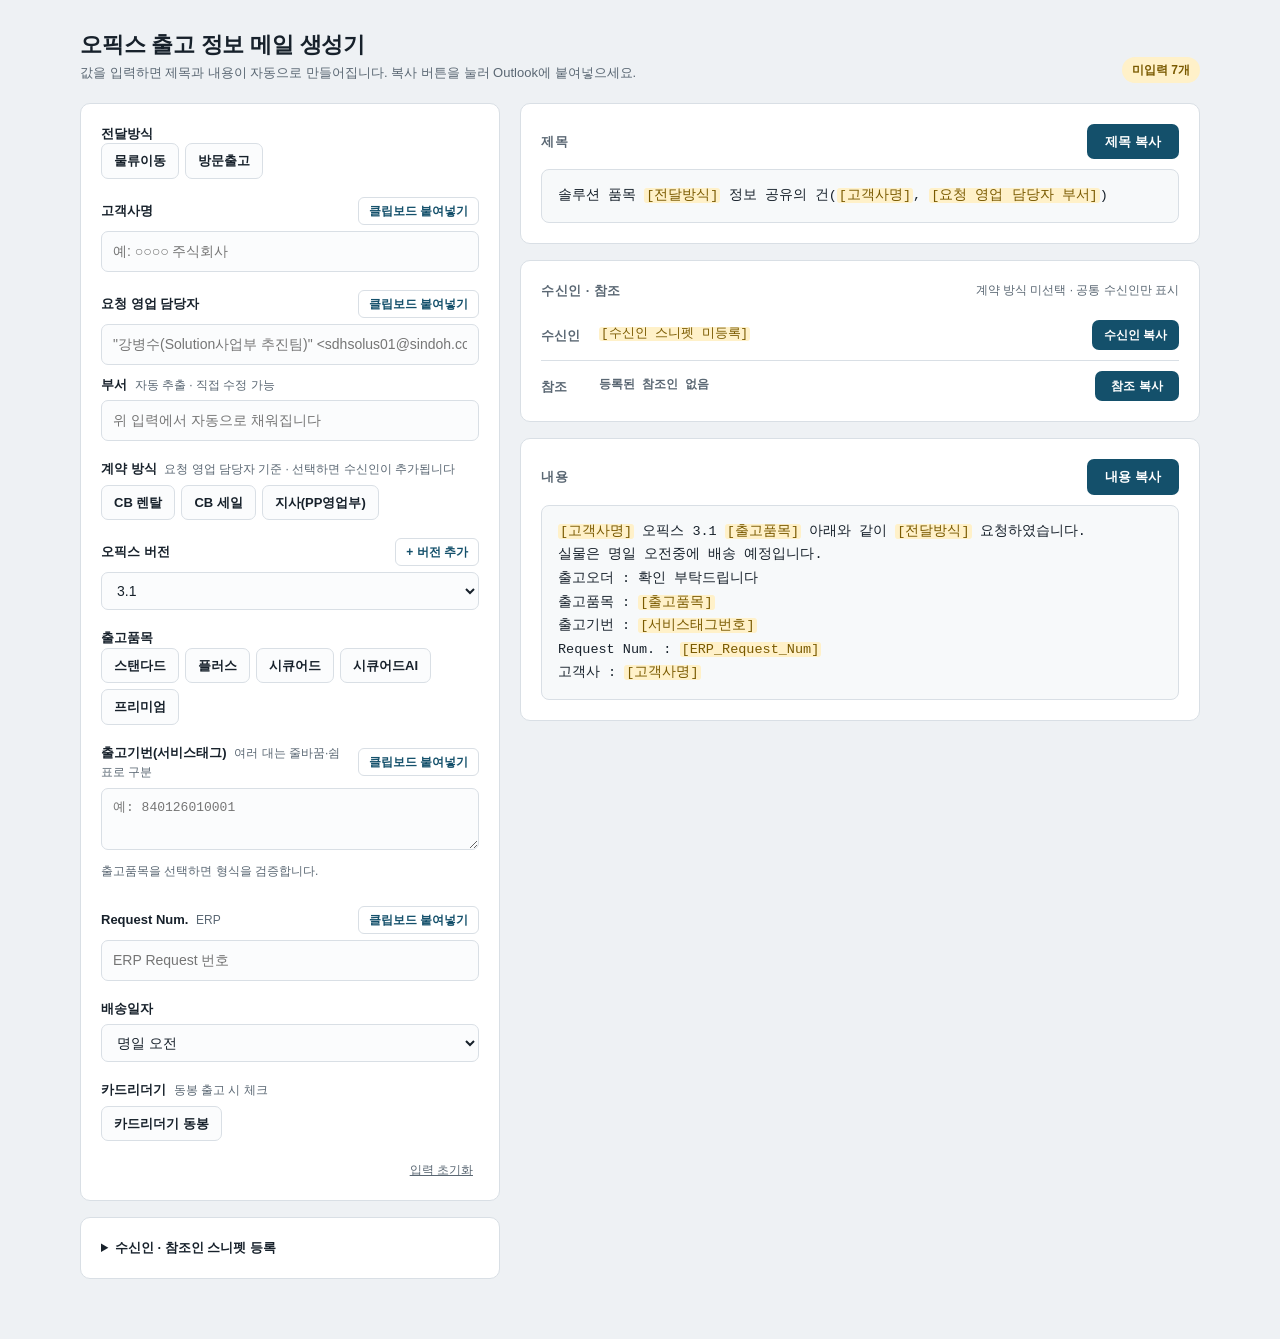
==== index.html @ c9e2fd96 "Add Opix shipment mail generator Co-Authored-By: Claude Sonnet 5.5 <noreply@anthropic.com>" ====
<!DOCTYPE html>
<html lang="ko">
<head>
<meta charset="UTF-8">
<meta name="viewport" content="width=device-width, initial-scale=1.0">
<title>오픽스 출고 정보 메일 생성기</title>
<style>
  :root {
    --bg: #eef1f4;
    --card: #ffffff;
    --ink: #17212b;
    --ink-2: #5a6773;
    --line: #d9dfe5;
    --brand: #14506b;
    --brand-d: #0e3b50;
    --brand-soft: #e3eff5;
    --ok: #1f7a4d;
    --ok-soft: #e4f3ea;
    --bad: #b3261e;
    --bad-soft: #fbe7e5;
    --warn-soft: #fff1c9;
    --warn-ink: #7a5a00;
    --mono: ui-monospace, 'D2Coding', 'Consolas', 'Malgun Gothic', monospace;
  }
  * { box-sizing: border-box; }
  body {
    margin: 0; background: var(--bg); color: var(--ink);
    font-family: 'Pretendard', 'Noto Sans KR', 'Malgun Gothic', -apple-system, 'Segoe UI', sans-serif;
    font-size: 14px; line-height: 1.5; padding: 28px 18px 60px;
  }
  .wrap { max-width: 1120px; margin: 0 auto; }
  header { margin-bottom: 20px; display: flex; justify-content: space-between; align-items: flex-end; gap: 12px; flex-wrap: wrap; }
  h1 { margin: 0; font-size: 22px; letter-spacing: -0.01em; }
  .sub { color: var(--ink-2); font-size: 13px; margin-top: 2px; }
  .layout { display: grid; grid-template-columns: 420px 1fr; gap: 20px; align-items: start; }
  @media (max-width: 920px) { .layout { grid-template-columns: 1fr; } }
  .card { background: var(--card); border: 1px solid var(--line); border-radius: 10px; padding: 20px; }
  .card + .card { margin-top: 16px; }
  .field { margin-bottom: 18px; }
  .field:last-child { margin-bottom: 0; }
  .lbl-row { display: flex; align-items: center; justify-content: space-between; margin-bottom: 6px; gap: 8px; }
  label, .lbl { font-weight: 700; font-size: 13px; }
  .hint { font-weight: 400; color: var(--ink-2); font-size: 12px; margin-left: 4px; }
  input[type=text], input[type=date], textarea, select {
    width: 100%; padding: 9px 11px; border: 1px solid var(--line); border-radius: 7px;
    font: inherit; color: var(--ink); background: #fbfcfd;
  }
  textarea { resize: vertical; min-height: 62px; font-family: var(--mono); font-size: 13px; }
  input:focus, textarea:focus, select:focus { outline: 2px solid var(--brand); outline-offset: -1px; background: #fff; }
  .seg { display: flex; flex-wrap: wrap; gap: 6px; }
  .seg input { position: absolute; opacity: 0; pointer-events: none; }
  .seg label {
    font-weight: 600; font-size: 13px; padding: 7px 12px; border: 1px solid var(--line);
    border-radius: 7px; cursor: pointer; background: #fbfcfd; user-select: none;
  }
  .seg input:checked + label { background: var(--brand); border-color: var(--brand); color: #fff; }
  .seg input:focus-visible + label { outline: 2px solid var(--brand); outline-offset: 2px; }
  .row { display: flex; gap: 8px; }
  .row > * { flex: 1; }
  .row > .fit { flex: 0 0 auto; }
  .mini {
    font: inherit; font-size: 12px; font-weight: 600; padding: 4px 10px; border-radius: 6px;
    border: 1px solid var(--line); background: #fff; color: var(--brand); cursor: pointer; white-space: nowrap;
  }
  .mini:hover { border-color: var(--brand); background: var(--brand-soft); }
  .tags { margin-top: 8px; display: flex; flex-direction: column; gap: 4px; }
  .chip { font-family: var(--mono); font-size: 12.5px; padding: 4px 8px; border-radius: 6px; display: flex; justify-content: space-between; gap: 8px; }
  .chip.ok { background: var(--ok-soft); color: var(--ok); }
  .chip.bad { background: var(--bad-soft); color: var(--bad); }
  .chip.idle { background: #f0f2f4; color: var(--ink-2); }
  .chip span:last-child { font-family: inherit; font-weight: 600; text-align: right; }
  .expect { font-size: 12px; color: var(--ink-2); margin-top: 6px; }
  .expect code { font-family: var(--mono); background: #f0f2f4; padding: 1px 5px; border-radius: 4px; color: var(--ink); }

  .out-head { display: flex; align-items: center; justify-content: space-between; margin-bottom: 10px; gap: 10px; }
  .out-head h2 { margin: 0; font-size: 13px; letter-spacing: 0.04em; color: var(--ink-2); text-transform: uppercase; }
  .copy {
    font: inherit; font-weight: 700; font-size: 13px; padding: 8px 16px; border-radius: 7px;
    background: var(--brand); color: #fff; border: 0; cursor: pointer; min-width: 92px;
  }
  .copy:hover { background: var(--brand-d); }
  .copy.done { background: var(--ok); }
  .out {
    font-family: var(--mono); font-size: 13.5px; white-space: pre-wrap; word-break: break-word;
    background: #f7f9fa; border: 1px solid var(--line); border-radius: 8px; padding: 14px 16px; margin: 0; line-height: 1.75;
  }
  mark { background: var(--warn-soft); color: var(--warn-ink); border-radius: 3px; padding: 0 2px; }
  .status { display: flex; gap: 8px; flex-wrap: wrap; }
  .badge { font-size: 12px; font-weight: 700; padding: 4px 10px; border-radius: 20px; }
  .badge.ok { background: var(--ok-soft); color: var(--ok); }
  .badge.warn { background: var(--warn-soft); color: var(--warn-ink); }
  .badge.bad { background: var(--bad-soft); color: var(--bad); }
  .reset { font: inherit; font-size: 12px; background: none; border: 0; color: var(--ink-2); cursor: pointer; text-decoration: underline; }
  .copy.sm { font-size: 12px; padding: 6px 12px; min-width: 84px; }
  .rcpt { display: grid; grid-template-columns: 48px 1fr auto; gap: 10px; align-items: start; padding: 10px 0; }
  .rcpt:first-of-type { padding-top: 0; }
  .rcpt + .rcpt { border-top: 1px solid var(--line); padding-bottom: 0; }
  .rcpt .k { font-weight: 700; font-size: 13px; color: var(--ink-2); padding-top: 6px; }
  .rcpt .v { font-family: var(--mono); font-size: 12.5px; word-break: break-word; line-height: 1.7; padding-top: 4px; }
  .rcpt .n { color: var(--ink-2); font-family: inherit; font-size: 12px; margin-left: 6px; font-weight: 600; }
  .rcpt-hint { font-size: 12px; color: var(--ink-2); }
  @media (max-width: 560px) {
    .rcpt { grid-template-columns: 1fr; gap: 6px; }
    .rcpt .k, .rcpt .v { padding-top: 0; }
  }
  details.snip summary { cursor: pointer; font-weight: 700; font-size: 13px; }
  details.snip[open] summary { margin-bottom: 12px; }
  .snip-note { font-size: 12px; color: var(--ink-2); margin: 0 0 16px; }
  .snip .sl { display: flex; justify-content: space-between; align-items: center; margin-bottom: 6px; gap: 8px; }
  .snip .cnt { font-size: 12px; font-weight: 600; color: var(--ink-2); }
  .snip .cnt.ok { color: var(--ok); }
  .snip .cnt.bad { color: var(--bad); }
  .snip textarea { min-height: 78px; font-size: 12px; }
  .snip .err { font-size: 12px; color: var(--bad); margin-top: 4px; word-break: break-word; }
  .snip-tools { display: flex; gap: 8px; flex-wrap: wrap; }
  #toast {
    position: fixed; left: 50%; bottom: 28px; transform: translateX(-50%) translateY(20px);
    background: var(--ink); color: #fff; padding: 10px 16px; border-radius: 8px; font-size: 13px;
    opacity: 0; transition: .2s; pointer-events: none; max-width: 90vw; z-index: 9;
  }
  #toast.show { opacity: 1; transform: translateX(-50%) translateY(0); }
  @media (prefers-reduced-motion: reduce) { #toast { transition: none; } }
</style>
</head>
<body>
<div class="wrap">
  <header>
    <div>
      <h1>오픽스 출고 정보 메일 생성기</h1>
      <div class="sub">값을 입력하면 제목과 내용이 자동으로 만들어집니다. 복사 버튼을 눌러 Outlook에 붙여넣으세요.</div>
    </div>
    <div class="status" id="status"></div>
  </header>

  <div class="layout">
    <!-- 입력 -->
    <div>
      <div class="card">
        <div class="field">
          <div class="lbl">전달방식</div>
          <div class="seg" id="methodSeg"></div>
        </div>

        <div class="field">
          <div class="lbl-row"><label for="cust">고객사명</label><button class="mini" data-paste="cust" type="button">클립보드 붙여넣기</button></div>
          <input type="text" id="cust" placeholder="예: ○○○○ 주식회사" autocomplete="off">
        </div>

        <div class="field">
          <div class="lbl-row"><label for="sales">요청 영업 담당자</label><button class="mini" data-paste="sales" type="button">클립보드 붙여넣기</button></div>
          <input type="text" id="sales" placeholder='"강병수(Solution사업부 추진팀)" &lt;sdhsolus01@sindoh.com&gt;' autocomplete="off">
          <div class="lbl-row" style="margin-top:10px"><label for="dept" style="font-weight:600">부서 <span class="hint">자동 추출 · 직접 수정 가능</span></label></div>
          <input type="text" id="dept" placeholder="위 입력에서 자동으로 채워집니다" autocomplete="off">
        </div>

        <div class="field">
          <div class="lbl">계약 방식 <span class="hint">요청 영업 담당자 기준 · 선택하면 수신인이 추가됩니다</span></div>
          <div class="seg" id="contractSeg" style="margin-top:6px"></div>
        </div>

        <div class="field">
          <div class="lbl-row"><label for="ver">오픽스 버전</label><button class="mini" id="addVer" type="button">+ 버전 추가</button></div>
          <select id="ver"></select>
        </div>

        <div class="field">
          <div class="lbl">출고품목</div>
          <div class="seg" id="itemSeg"></div>
        </div>

        <div class="field">
          <div class="lbl-row"><label for="tags">출고기번(서비스태그) <span class="hint">여러 대는 줄바꿈·쉼표로 구분</span></label><button class="mini" data-paste="tags" type="button">클립보드 붙여넣기</button></div>
          <textarea id="tags" placeholder="예: 840126010001" spellcheck="false"></textarea>
          <div class="expect" id="expect"></div>
          <div class="tags" id="tagList"></div>
        </div>

        <div class="field">
          <div class="lbl-row"><label for="erp">Request Num. <span class="hint">ERP</span></label><button class="mini" data-paste="erp" type="button">클립보드 붙여넣기</button></div>
          <input type="text" id="erp" placeholder="ERP Request 번호" autocomplete="off" spellcheck="false">
        </div>

        <div class="field">
          <div class="lbl-row"><label for="ship">배송일자</label></div>
          <div class="row">
            <select id="ship">
              <option value="today_am">금일 오전</option>
              <option value="today_pm">금일 오후</option>
              <option value="tom_am" selected>명일 오전</option>
              <option value="tom_pm">명일 오후</option>
              <option value="date">날짜 지정</option>
            </select>
            <input type="date" id="shipDate" class="fit" style="display:none">
          </div>
        </div>

        <div class="field">
          <div class="lbl">카드리더기 <span class="hint">동봉 출고 시 체크</span></div>
          <div class="seg" style="margin-top:6px"><input type="checkbox" id="readerOn"><label for="readerOn">카드리더기 동봉</label></div>
          <div id="readerQtyWrap" style="display:none; margin-top:8px; align-items:center; gap:8px">
            <label for="readerQty" style="margin:0">수량</label>
            <select id="readerQty" style="width:auto; min-width:76px"></select>
            <span>개</span>
          </div>
        </div>

        <div style="text-align:right"><button class="reset" id="reset" type="button">입력 초기화</button></div>
      </div>

      <div class="card">
        <details class="snip" id="snipDetails">
          <summary>수신인 · 참조인 스니펫 등록</summary>
          <p class="snip-note">Outlook 주소록에서 복사한 여러 명을 한 번에 붙여넣으세요. 구분은 세미콜론(;) 또는 줄바꿈이며, 이 PC의 브라우저에 자동 저장됩니다.<br>예) "홍길동(**부 **팀) &lt;hogkil@example.com&gt;"; "김영희(**부 **팀) &lt;younghee@example.com&gt;";</p>
          <div id="snipBox"></div>
          <div class="snip-tools">
            <button class="mini" id="snipExport" type="button">스니펫 내보내기(백업)</button>
            <button class="mini" id="snipImport" type="button">스니펫 불러오기</button>
          </div>
        </details>
      </div>
    </div>

    <!-- 출력 -->
    <div>
      <div class="card">
        <div class="out-head"><h2>제목</h2><button class="copy" data-copy="subject" type="button">제목 복사</button></div>
        <pre class="out" id="subjectOut"></pre>
      </div>
      <div class="card">
        <div class="out-head"><h2>수신인 · 참조</h2><span class="rcpt-hint" id="rcptHint"></span></div>
        <div class="rcpt"><div class="k">수신인</div><div class="v" id="toOut"></div><button class="copy sm" data-copy="to" type="button">수신인 복사</button></div>
        <div class="rcpt"><div class="k">참조</div><div class="v" id="ccOut"></div><button class="copy sm" data-copy="cc" type="button">참조 복사</button></div>
      </div>
      <div class="card">
        <div class="out-head"><h2>내용</h2><button class="copy" data-copy="body" type="button">내용 복사</button></div>
        <pre class="out" id="bodyOut"></pre>
      </div>
    </div>
  </div>
</div>
<div id="toast" role="status" aria-live="polite"></div>

<script>
/* ================= 설정 (여기만 고치면 됩니다) ================= */
// 오픽스 버전 목록 — 새 버전은 화면의 "+ 버전 추가"로도 추가 가능(이 PC 브라우저에 저장)
const BASE_VERSIONS = ['3.1'];
const DEFAULT_VERSION = '3.1';

// 전달방식: 선택값 → 본문에 들어갈 표현(전달방식2)
const METHODS = {
  '물류이동': '물류 출고(창고간 이동)',
  '방문출고': '방문출고',
};

// 출고품목: name1=출고품목1, code=출고품목2, tag=서비스태그 앞 4자리(품목구분)
const ITEMS = {
  '스탠다드':  { name1: '오픽스_스탠다드',   code: 'NOFFIX30STD',          tag: '8401' },
  '플러스':    { name1: '오픽스_플러스',     code: '플러스아이템코드미정', tag: '8406' },
  '시큐어드':  { name1: '오픽스_시큐어드',   code: 'NOFFIX30SCU',          tag: '8403' },
  '시큐어드AI':{ name1: '오픽스_시큐어드_AI', code: 'NOFFIX30AI',           tag: '8404' },
  '프리미엄':  { name1: '오픽스_프리미엄',   code: 'NOFFIX30PRE',          tag: '8402' },
};
// 계약 방식 → 해당 계약일 때 "추가"되는 수신인 스니펫 그룹
const CONTRACTS = { 'CB 렌탈': 'cbRental', 'CB 세일': 'cbSale', '지사(PP영업부)': 'branch' };

// 스니펫 그룹 (등록 화면 표시 순서)
const SNIP_GROUPS = [
  { key: 'common',   label: '모든 메일 수신인' },
  { key: 'cbRental', label: 'CB 렌탈 추가 수신인' },
  { key: 'cbSale',   label: 'CB 세일 추가 수신인' },
  { key: 'branch',   label: '지사(PP영업부) 추가 수신인' },
  { key: 'cc',       label: '참조인' },
];
// 브라우저에 저장된 값이 없을 때 처음 채워질 기본 스니펫 (팀 공용 배포 시 여기에 넣어두면 편함)
const DEFAULT_SNIPPETS = { common: '', cbRental: '', cbSale: '', branch: '', cc: '' };

// 출력 형식: false → "이름" <메일>;   true → "이름 <메일>";
const WRAP_WHOLE = false;

// 서비스태그 형식:[품목4자리][연도2자리][고정 2자리][일련번호 4자리] = 12자리
const TAG_MID = '01';
const TAG_YEAR = () => String(new Date().getFullYear() % 100).padStart(2, '0'); // 연도가 바뀌면 자동 갱신
/* ============================================================== */

// <pure>
function extractDept(raw) {
  raw = (raw || '').trim();
  if (!raw) return '';
  const m = raw.match(/\(([^()]*)\)?/);
  const inner = (m ? m[1] : raw.replace(/<[^>]*>/g, '').replace(/["'“”]/g, '')).trim();
  if (!inner) return '';
  const tk = inner.split(/\s+/);
  let last = -1;
  tk.forEach((t, i) => { if (/[부국]$/.test(t)) last = i; });
  return last >= 0 ? tk.slice(0, last + 1).join(' ') : inner;
}

function validateTags(raw, itemKey, yy) {
  const tokens = (raw || '').split(/[\s,;]+/).filter(Boolean);
  const item = ITEMS[itemKey];
  const seen = new Set();
  const results = tokens.map(t => {
    if (seen.has(t)) return { t, ok: false, msg: '중복 입력' };
    seen.add(t);
    if (!/^\d+$/.test(t)) return { t, ok: false, msg: '숫자 12자리만 가능' };
    if (t.length !== 12) return { t, ok: false, msg: t.length + '자리 (12자리 필요)' };
    if (!item) return { t, ok: null, msg: '품목 선택 후 검증' };
    const first4 = t.slice(0, 4);
    if (first4 !== item.tag) {
      const other = Object.keys(ITEMS).find(k => ITEMS[k].tag === first4);
      return { t, ok: false, msg: other ? other + ' 기번입니다 (선택: ' + itemKey + ')' : '품목구분 ' + first4 + ' ≠ ' + item.tag };
    }
    if (t.slice(4, 6) !== yy) return { t, ok: false, msg: '연도 ' + t.slice(4, 6) + ' ≠ ' + yy };
    if (t.slice(6, 8) !== TAG_MID) return { t, ok: false, msg: '7~8번째 자리 ' + t.slice(6, 8) + ' ≠ ' + TAG_MID };
    return { t, ok: true, msg: '형식 일치' };
  });
  return { tokens, results };
}

function fmtDate(v) {
  if (!v) return '';
  const d = new Date(v + 'T00:00:00');
  return (d.getMonth() + 1) + '월 ' + d.getDate() + '일(' + '일월화수목금토'[d.getDay()] + ')';
}
// 수신인 목록 파싱: 세미콜론/줄바꿈 구분, 이메일 기준 중복 제거
function parseRecipients(raw) {
  const entries = [], bad = [], seen = new Set();
  String(raw || '').split(/[;\n\r]+/).forEach(piece => {
    const p = piece.trim();
    if (!p) return;
    let name = '', email = '', m;
    if ((m = p.match(/^"?([^"<>]*?)"?\s*<([^<>\s]+@[^<>\s]+)>"?$/))) { name = m[1].trim(); email = m[2]; }
    else if (/^[^<>"\s@]+@[^<>"\s]+$/.test(p)) { email = p; }
    else { bad.push(p); return; }
    const key = email.toLowerCase();
    if (seen.has(key)) return;
    seen.add(key);
    entries.push({ name, email });
  });
  return { entries, bad };
}
function uniqRecipients(list) {
  const seen = new Set();
  return list.filter(e => { const k = e.email.toLowerCase(); if (seen.has(k)) return false; seen.add(k); return true; });
}
function joinRecipients(list) {
  if (!list.length) return '';
  const f = e => !e.name ? e.email : (WRAP_WHOLE ? `"${e.name} <${e.email}>"` : `"${e.name}" <${e.email}>`);
  return list.map(f).join('; ') + ';';
}
// </pure>

const $ = id => document.getElementById(id);
const esc = s => s.replace(/[&<>]/g, c => ({ '&': '&amp;', '<': '&lt;', '>': '&gt;' }[c]));

/* ---------- 초기 UI 구성 ---------- */
function buildSeg(containerId, name, keys) {
  $(containerId).innerHTML = keys.map((k, i) =>
    `<input type="radio" name="${name}" id="${name}_${i}" value="${k}"><label for="${name}_${i}">${k}</label>`
  ).join('');
}
buildSeg('methodSeg', 'method', Object.keys(METHODS));
buildSeg('itemSeg', 'item', Object.keys(ITEMS));
buildSeg('contractSeg', 'contract', Object.keys(CONTRACTS));
$('readerQty').innerHTML = Array.from({ length: 10 }, (_, i) => `<option value="${i + 1}">${i + 1}</option>`).join('');

function loadVersions() {
  let extra = [];
  try { extra = JSON.parse(localStorage.getItem('opix_versions') || '[]'); } catch (e) {}
  return [...new Set([...BASE_VERSIONS, ...extra])];
}
function fillVersions(selected) {
  const vs = loadVersions();
  $('ver').innerHTML = vs.map(v => `<option value="${v}">${v}</option>`).join('');
  $('ver').value = vs.includes(selected) ? selected : DEFAULT_VERSION;
}
fillVersions(DEFAULT_VERSION);

$('addVer').onclick = () => {
  const v = (prompt('추가할 오픽스 버전을 입력하세요 (예: 3.2)') || '').trim();
  if (!v) return;
  let extra = [];
  try { extra = JSON.parse(localStorage.getItem('opix_versions') || '[]'); } catch (e) {}
  if (!extra.includes(v) && !BASE_VERSIONS.includes(v)) extra.push(v);
  try { localStorage.setItem('opix_versions', JSON.stringify(extra)); } catch (e) { toast('이 브라우저에는 저장되지 않아요 (이번 화면에서만 유지)'); }
  fillVersions(v); render();
};

const getRadio = name => (document.querySelector(`input[name=${name}]:checked`) || {}).value || '';

/* ---------- 렌더링 ---------- */
// 파트: 문자열 또는 {t, miss}
function F(val, label) { return val ? { t: val, miss: false } : { t: '[' + label + ']', miss: true }; }

function render() {
  const method = getRadio('method');
  const itemKey = getRadio('item');
  const item = ITEMS[itemKey];
  const cust = $('cust').value.trim();
  const dept = $('dept').value.trim();
  const ver = $('ver').value;
  const erp = $('erp').value.trim();
  const yy = TAG_YEAR();

  // 배송일자
  const shipSel = $('ship').value;
  $('shipDate').style.display = shipSel === 'date' ? '' : 'none';
  let ship = '';
  const SHIP_LABELS = { today_am: '금일 오전', today_pm: '금일 오후', tom_am: '명일 오전', tom_pm: '명일 오후' };
  ship = SHIP_LABELS[shipSel] || fmtDate($('shipDate').value);

  // 서비스태그 검증
  const { tokens, results } = validateTags($('tags').value, itemKey, yy);
  $('expect').innerHTML = item
    ? `${itemKey} 기번 형식: <code>${item.tag}${yy}${TAG_MID}****</code> (****는 출고 순번)`
    : '출고품목을 선택하면 형식을 검증합니다.';
  $('tagList').innerHTML = results.map(r => {
    const cls = r.ok === true ? 'ok' : r.ok === false ? 'bad' : 'idle';
    return `<div class="chip ${cls}"><span>${esc(r.t)}</span><span>${(r.ok === true ? '✓ ' : r.ok === false ? '✕ ' : '') + esc(r.msg)}</span></div>`;
  }).join('');
  const tagBad = results.filter(r => r.ok === false).length;

  // 제목 / 본문 (파트 배열)
  const subjectParts = ['솔루션 품목 ', F(method, '전달방식'), ' 정보 공유의 건(', F(cust, '고객사명'), ', ', F(dept, '요청 영업 담당자 부서'), ')'];
  const bodyLines = [
    [F(cust, '고객사명'), ' 오픽스 ', F(ver, '오픽스 버전'), ' ', F(item && item.name1, '출고품목'), ' 아래와 같이 ', F(method && METHODS[method], '전달방식'), ' 요청하였습니다.'],
    ['실물은 ', F(ship, '배송일자'), '중에 배송 예정입니다.'],
    ['출고오더 : 확인 부탁드립니다'],
    ['출고품목 : ', F(item && item.code, '출고품목')],
    ['출고기번 : ', F(tokens.join(', '), '서비스태그번호')],
    ['Request Num. : ', F(erp, 'ERP_Request_Num')],
    ['고객사 : ', F(cust, '고객사명')],
  ];
  // 카드리더기 동봉 시 마지막 줄에 추가
  const readerOn = $('readerOn').checked;
  $('readerQtyWrap').style.display = readerOn ? 'flex' : 'none';
  if (readerOn) bodyLines.push(['- 카드리더기 ', $('readerQty').value, '개 동봉 하였습니다.']);

  const toPlain = parts => parts.map(p => typeof p === 'string' ? p : p.t).join('');
  const toHtml = parts => parts.map(p => typeof p === 'string' ? esc(p) : (p.miss ? `<mark>${esc(p.t)}</mark>` : esc(p.t))).join('');

  window.__out = {
    subject: toPlain(subjectParts),
    body: bodyLines.map(toPlain).join('\n'),
  };
  // 수신인 / 참조
  const contract = getRadio('contract');
  const snips = getSnippets();
  const toList = uniqRecipients([
    ...parseRecipients(snips.common).entries,
    ...(contract ? parseRecipients(snips[CONTRACTS[contract]]).entries : []),
  ]);
  const ccList = uniqRecipients(parseRecipients(snips.cc).entries);
  const toStr = joinRecipients(toList), ccStr = joinRecipients(ccList);
  window.__out.to = toStr;
  window.__out.cc = ccStr;
  $('toOut').innerHTML = toStr ? esc(toStr) + `<span class="n">${toList.length}명</span>` : '<mark>[수신인 스니펫 미등록]</mark>';
  $('ccOut').innerHTML = ccStr ? esc(ccStr) + `<span class="n">${ccList.length}명</span>` : '<span class="n" style="margin-left:0">등록된 참조인 없음</span>';
  let hint = '계약 방식 미선택 · 공통 수신인만 표시';
  if (contract) {
    const extra = parseRecipients(snips[CONTRACTS[contract]]).entries.length;
    hint = extra ? `공통 + ${contract} 수신인` : `${contract} 추가 수신인이 아직 등록되지 않았어요`;
  }
  $('rcptHint').textContent = hint;
  $('subjectOut').innerHTML = toHtml(subjectParts);
  $('bodyOut').innerHTML = bodyLines.map(toHtml).join('\n');

  // 상태 배지
  const missing = new Set();
  [subjectParts, ...bodyLines].forEach(l => l.forEach(p => { if (typeof p !== 'string' && p.miss) missing.add(p.t); }));
  if (!contract) missing.add('계약 방식');
  const st = [];
  if (missing.size) st.push(`<span class="badge warn">미입력 ${missing.size}개</span>`);
  if (tagBad) st.push(`<span class="badge bad">기번 오류 ${tagBad}건</span>`);
  if (!missing.size && !tagBad) st.push('<span class="badge ok">복사 준비 완료</span>');
  $('status').innerHTML = st.join('');
}

/* ---------- 이벤트 ---------- */
document.querySelectorAll('input, select, textarea').forEach(el => el.addEventListener('input', render));
$('sales').addEventListener('input', () => { $('dept').value = extractDept($('sales').value); render(); });

/* ---------- 클립보드 ---------- */
let toastTimer;
function toast(msg) {
  const t = $('toast'); t.textContent = msg; t.classList.add('show');
  clearTimeout(toastTimer); toastTimer = setTimeout(() => t.classList.remove('show'), 2600);
}

async function copyText(text) {
  try { await navigator.clipboard.writeText(text); return true; }
  catch (e) {
    const ta = document.createElement('textarea');
    ta.value = text; ta.style.position = 'fixed'; ta.style.opacity = '0';
    document.body.appendChild(ta); ta.select();
    let ok = false; try { ok = document.execCommand('copy'); } catch (e2) {}
    document.body.removeChild(ta); return ok;
  }
}

document.querySelectorAll('[data-copy]').forEach(btn => {
  const orig = btn.textContent;
  btn.onclick = async () => {
    const val = window.__out[btn.dataset.copy];
    if (!val) { toast('복사할 내용이 없어요. 스니펫을 먼저 등록해 주세요.'); return; }
    const ok = await copyText(val);
    if (ok) {
      btn.textContent = '복사됨 ✓'; btn.classList.add('done');
      setTimeout(() => { btn.textContent = orig; btn.classList.remove('done'); }, 1500);
    } else toast('복사에 실패했어요. 내용을 직접 선택해서 복사해 주세요.');
  };
});

document.querySelectorAll('[data-paste]').forEach(btn => {
  btn.onclick = async () => {
    const el = $(btn.dataset.paste);
    try {
      const txt = await navigator.clipboard.readText();
      if (!txt.trim()) { toast('클립보드가 비어 있어요.'); return; }
      el.value = el.tagName === 'TEXTAREA' ? txt.trim() : txt.trim().replace(/\s*\n\s*/g, ' ');
      el.dispatchEvent(new Event('input', { bubbles: true }));
      toast('붙여넣었습니다.');
    } catch (e) {
      toast('클립보드 읽기 권한이 필요해요. 권한을 허용하거나 입력창에서 Ctrl+V를 사용해 주세요.');
    }
  };
});

$('reset').onclick = () => {
  ['cust', 'sales', 'dept', 'tags', 'erp', 'shipDate'].forEach(id => $(id).value = '');
  document.querySelectorAll('input[type=radio], input[type=checkbox]').forEach(r => r.checked = false);
  $('readerQty').value = '1';
  $('ship').value = 'tom_am'; $('ver').value = DEFAULT_VERSION;
  render();
};

/* ---------- 수신인·참조인 스니펫 (이 브라우저 localStorage에 저장) ---------- */
const SNIP_KEY = 'opix_snippets_v1';
let snipMem = null, snipWarned = false;
function getSnippets() {
  if (snipMem) return snipMem;
  let saved = {};
  try { saved = JSON.parse(localStorage.getItem(SNIP_KEY) || '{}') || {}; } catch (e) {}
  snipMem = Object.assign({}, DEFAULT_SNIPPETS, saved);
  return snipMem;
}
function saveSnippets() {
  try { localStorage.setItem(SNIP_KEY, JSON.stringify(getSnippets())); return true; }
  catch (e) {
    if (!snipWarned) { snipWarned = true; toast('이 브라우저에는 저장되지 않아요. "스니펫 내보내기"로 따로 백업해 주세요.'); }
    return false;
  }
}

$('snipBox').innerHTML = SNIP_GROUPS.map(g =>
  `<div class="field"><div class="sl"><label for="sn_${g.key}">${g.label}</label><span class="cnt" id="cnt_${g.key}"></span></div>` +
  `<textarea id="sn_${g.key}" data-snip="${g.key}" spellcheck="false" placeholder='"홍길동(**부 **팀) <hogkil@example.com>"; "김영희(**부 **팀) <younghee@example.com>";'></textarea>` +
  `<div class="err" id="err_${g.key}"></div></div>`
).join('');

function syncSnipInputs() {
  document.querySelectorAll('[data-snip]').forEach(ta => { ta.value = getSnippets()[ta.dataset.snip] || ''; });
}
function refreshSnipCounts() {
  SNIP_GROUPS.forEach(g => {
    const { entries, bad } = parseRecipients(getSnippets()[g.key]);
    const cnt = $('cnt_' + g.key), err = $('err_' + g.key);
    if (bad.length) { cnt.className = 'cnt bad'; cnt.textContent = `${entries.length}명 인식 · 오류 ${bad.length}건`; }
    else if (entries.length) { cnt.className = 'cnt ok'; cnt.textContent = `${entries.length}명 등록됨`; }
    else { cnt.className = 'cnt'; cnt.textContent = '미등록'; }
    err.textContent = bad.length ? '인식하지 못한 항목: ' + bad.slice(0, 2).join(' / ') + (bad.length > 2 ? ' 외 ' + (bad.length - 2) + '건' : '') : '';
  });
}
document.querySelectorAll('[data-snip]').forEach(ta => {
  ta.addEventListener('input', () => {
    getSnippets()[ta.dataset.snip] = ta.value;
    saveSnippets(); refreshSnipCounts(); render();
  });
});
$('snipExport').onclick = async () => {
  const ok = await copyText(JSON.stringify(getSnippets()));
  toast(ok ? '스니펫을 복사했어요. 메모장 등에 붙여넣어 백업하세요.' : '복사에 실패했어요.');
};
$('snipImport').onclick = () => {
  const txt = (prompt('내보낸 스니펫 내용을 붙여넣으세요') || '').trim();
  if (!txt) return;
  try {
    const o = JSON.parse(txt);
    SNIP_GROUPS.forEach(g => { if (typeof o[g.key] === 'string') getSnippets()[g.key] = o[g.key]; });
    saveSnippets(); syncSnipInputs(); refreshSnipCounts(); render(); toast('불러왔습니다.');
  } catch (e) { toast('형식이 올바르지 않아요.'); }
};
syncSnipInputs(); refreshSnipCounts();

render();
</script>
</body>
</html>
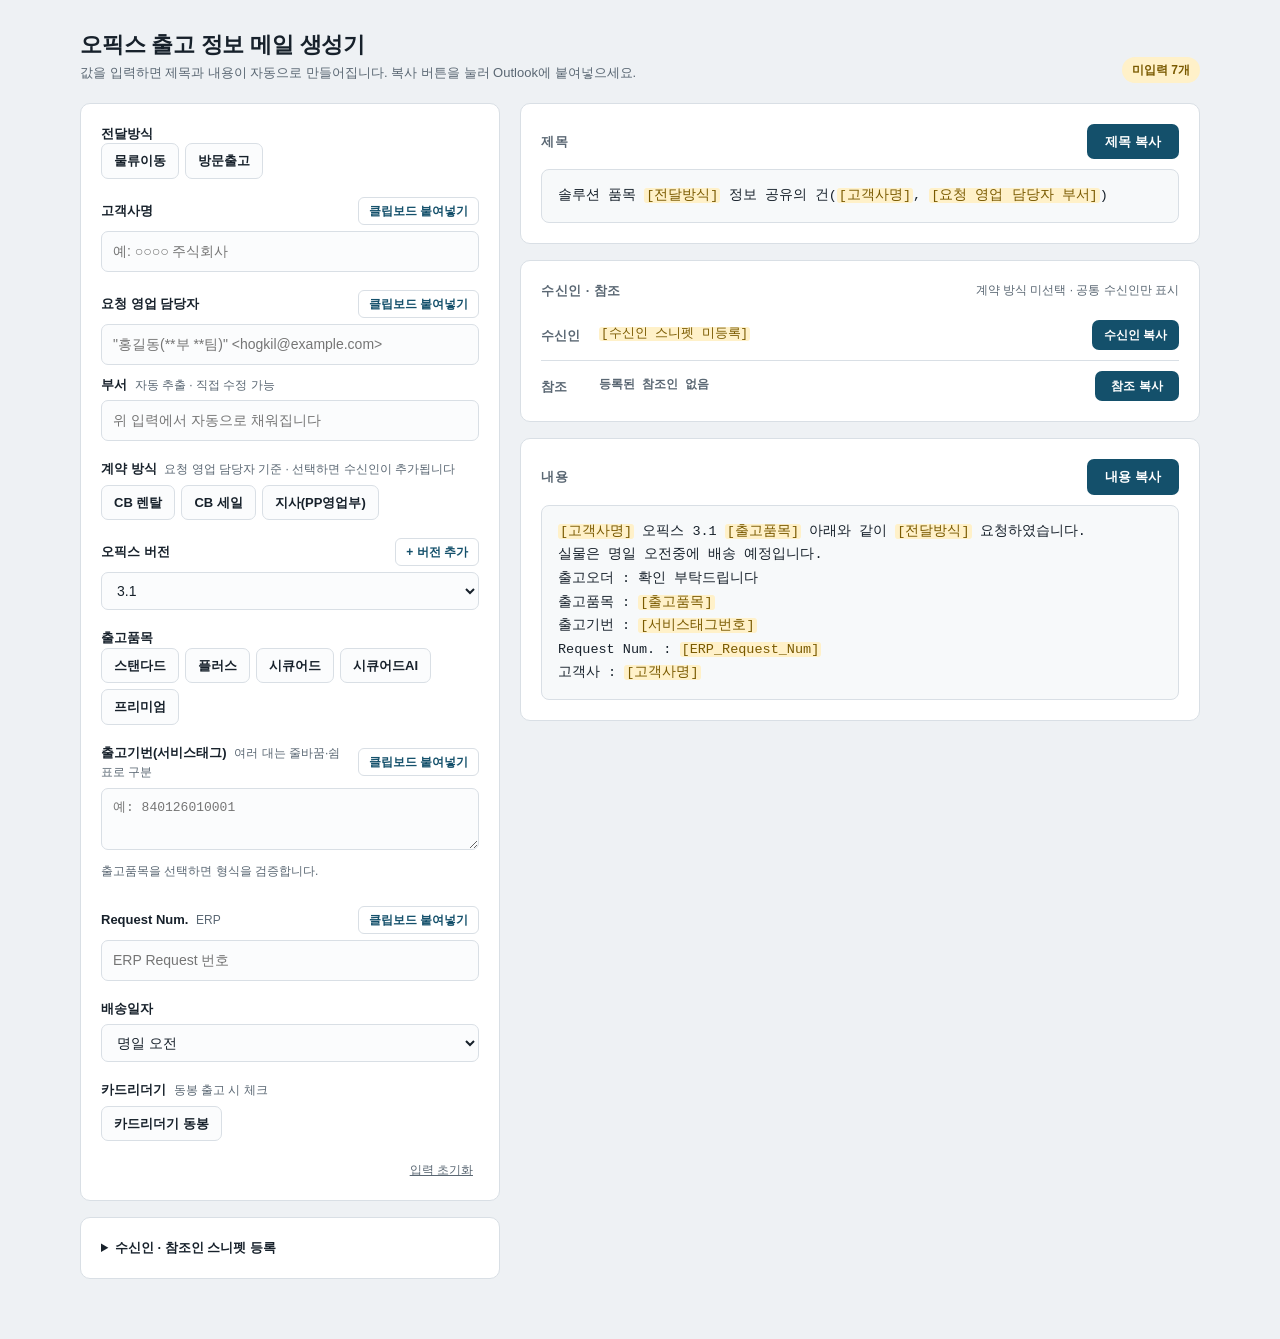
==== commit 02f1eb38: "Use example.com placeholder for the sales contact field Replace the internal name and address in the" ====
--- a/index.html
+++ b/index.html
@@ -4,123 +4,7 @@
 <meta charset="UTF-8">
 <meta name="viewport" content="width=device-width, initial-scale=1.0">
 <title>오픽스 출고 정보 메일 생성기</title>
-<style>
-  :root {
-    --bg: #eef1f4;
-    --card: #ffffff;
-    --ink: #17212b;
-    --ink-2: #5a6773;
-    --line: #d9dfe5;
-    --brand: #14506b;
-    --brand-d: #0e3b50;
-    --brand-soft: #e3eff5;
-    --ok: #1f7a4d;
-    --ok-soft: #e4f3ea;
-    --bad: #b3261e;
-    --bad-soft: #fbe7e5;
-    --warn-soft: #fff1c9;
-    --warn-ink: #7a5a00;
-    --mono: ui-monospace, 'D2Coding', 'Consolas', 'Malgun Gothic', monospace;
-  }
-  * { box-sizing: border-box; }
-  body {
-    margin: 0; background: var(--bg); color: var(--ink);
-    font-family: 'Pretendard', 'Noto Sans KR', 'Malgun Gothic', -apple-system, 'Segoe UI', sans-serif;
-    font-size: 14px; line-height: 1.5; padding: 28px 18px 60px;
-  }
-  .wrap { max-width: 1120px; margin: 0 auto; }
-  header { margin-bottom: 20px; display: flex; justify-content: space-between; align-items: flex-end; gap: 12px; flex-wrap: wrap; }
-  h1 { margin: 0; font-size: 22px; letter-spacing: -0.01em; }
-  .sub { color: var(--ink-2); font-size: 13px; margin-top: 2px; }
-  .layout { display: grid; grid-template-columns: 420px 1fr; gap: 20px; align-items: start; }
-  @media (max-width: 920px) { .layout { grid-template-columns: 1fr; } }
-  .card { background: var(--card); border: 1px solid var(--line); border-radius: 10px; padding: 20px; }
-  .card + .card { margin-top: 16px; }
-  .field { margin-bottom: 18px; }
-  .field:last-child { margin-bottom: 0; }
-  .lbl-row { display: flex; align-items: center; justify-content: space-between; margin-bottom: 6px; gap: 8px; }
-  label, .lbl { font-weight: 700; font-size: 13px; }
-  .hint { font-weight: 400; color: var(--ink-2); font-size: 12px; margin-left: 4px; }
-  input[type=text], input[type=date], textarea, select {
-    width: 100%; padding: 9px 11px; border: 1px solid var(--line); border-radius: 7px;
-    font: inherit; color: var(--ink); background: #fbfcfd;
-  }
-  textarea { resize: vertical; min-height: 62px; font-family: var(--mono); font-size: 13px; }
-  input:focus, textarea:focus, select:focus { outline: 2px solid var(--brand); outline-offset: -1px; background: #fff; }
-  .seg { display: flex; flex-wrap: wrap; gap: 6px; }
-  .seg input { position: absolute; opacity: 0; pointer-events: none; }
-  .seg label {
-    font-weight: 600; font-size: 13px; padding: 7px 12px; border: 1px solid var(--line);
-    border-radius: 7px; cursor: pointer; background: #fbfcfd; user-select: none;
-  }
-  .seg input:checked + label { background: var(--brand); border-color: var(--brand); color: #fff; }
-  .seg input:focus-visible + label { outline: 2px solid var(--brand); outline-offset: 2px; }
-  .row { display: flex; gap: 8px; }
-  .row > * { flex: 1; }
-  .row > .fit { flex: 0 0 auto; }
-  .mini {
-    font: inherit; font-size: 12px; font-weight: 600; padding: 4px 10px; border-radius: 6px;
-    border: 1px solid var(--line); background: #fff; color: var(--brand); cursor: pointer; white-space: nowrap;
-  }
-  .mini:hover { border-color: var(--brand); background: var(--brand-soft); }
-  .tags { margin-top: 8px; display: flex; flex-direction: column; gap: 4px; }
-  .chip { font-family: var(--mono); font-size: 12.5px; padding: 4px 8px; border-radius: 6px; display: flex; justify-content: space-between; gap: 8px; }
-  .chip.ok { background: var(--ok-soft); color: var(--ok); }
-  .chip.bad { background: var(--bad-soft); color: var(--bad); }
-  .chip.idle { background: #f0f2f4; color: var(--ink-2); }
-  .chip span:last-child { font-family: inherit; font-weight: 600; text-align: right; }
-  .expect { font-size: 12px; color: var(--ink-2); margin-top: 6px; }
-  .expect code { font-family: var(--mono); background: #f0f2f4; padding: 1px 5px; border-radius: 4px; color: var(--ink); }
-
-  .out-head { display: flex; align-items: center; justify-content: space-between; margin-bottom: 10px; gap: 10px; }
-  .out-head h2 { margin: 0; font-size: 13px; letter-spacing: 0.04em; color: var(--ink-2); text-transform: uppercase; }
-  .copy {
-    font: inherit; font-weight: 700; font-size: 13px; padding: 8px 16px; border-radius: 7px;
-    background: var(--brand); color: #fff; border: 0; cursor: pointer; min-width: 92px;
-  }
-  .copy:hover { background: var(--brand-d); }
-  .copy.done { background: var(--ok); }
-  .out {
-    font-family: var(--mono); font-size: 13.5px; white-space: pre-wrap; word-break: break-word;
-    background: #f7f9fa; border: 1px solid var(--line); border-radius: 8px; padding: 14px 16px; margin: 0; line-height: 1.75;
-  }
-  mark { background: var(--warn-soft); color: var(--warn-ink); border-radius: 3px; padding: 0 2px; }
-  .status { display: flex; gap: 8px; flex-wrap: wrap; }
-  .badge { font-size: 12px; font-weight: 700; padding: 4px 10px; border-radius: 20px; }
-  .badge.ok { background: var(--ok-soft); color: var(--ok); }
-  .badge.warn { background: var(--warn-soft); color: var(--warn-ink); }
-  .badge.bad { background: var(--bad-soft); color: var(--bad); }
-  .reset { font: inherit; font-size: 12px; background: none; border: 0; color: var(--ink-2); cursor: pointer; text-decoration: underline; }
-  .copy.sm { font-size: 12px; padding: 6px 12px; min-width: 84px; }
-  .rcpt { display: grid; grid-template-columns: 48px 1fr auto; gap: 10px; align-items: start; padding: 10px 0; }
-  .rcpt:first-of-type { padding-top: 0; }
-  .rcpt + .rcpt { border-top: 1px solid var(--line); padding-bottom: 0; }
-  .rcpt .k { font-weight: 700; font-size: 13px; color: var(--ink-2); padding-top: 6px; }
-  .rcpt .v { font-family: var(--mono); font-size: 12.5px; word-break: break-word; line-height: 1.7; padding-top: 4px; }
-  .rcpt .n { color: var(--ink-2); font-family: inherit; font-size: 12px; margin-left: 6px; font-weight: 600; }
-  .rcpt-hint { font-size: 12px; color: var(--ink-2); }
-  @media (max-width: 560px) {
-    .rcpt { grid-template-columns: 1fr; gap: 6px; }
-    .rcpt .k, .rcpt .v { padding-top: 0; }
-  }
-  details.snip summary { cursor: pointer; font-weight: 700; font-size: 13px; }
-  details.snip[open] summary { margin-bottom: 12px; }
-  .snip-note { font-size: 12px; color: var(--ink-2); margin: 0 0 16px; }
-  .snip .sl { display: flex; justify-content: space-between; align-items: center; margin-bottom: 6px; gap: 8px; }
-  .snip .cnt { font-size: 12px; font-weight: 600; color: var(--ink-2); }
-  .snip .cnt.ok { color: var(--ok); }
-  .snip .cnt.bad { color: var(--bad); }
-  .snip textarea { min-height: 78px; font-size: 12px; }
-  .snip .err { font-size: 12px; color: var(--bad); margin-top: 4px; word-break: break-word; }
-  .snip-tools { display: flex; gap: 8px; flex-wrap: wrap; }
-  #toast {
-    position: fixed; left: 50%; bottom: 28px; transform: translateX(-50%) translateY(20px);
-    background: var(--ink); color: #fff; padding: 10px 16px; border-radius: 8px; font-size: 13px;
-    opacity: 0; transition: .2s; pointer-events: none; max-width: 90vw; z-index: 9;
-  }
-  #toast.show { opacity: 1; transform: translateX(-50%) translateY(0); }
-  @media (prefers-reduced-motion: reduce) { #toast { transition: none; } }
-</style>
+<link rel="stylesheet" href="css/style.css">
 </head>
 <body>
 <div class="wrap">
@@ -148,7 +32,7 @@
 
         <div class="field">
           <div class="lbl-row"><label for="sales">요청 영업 담당자</label><button class="mini" data-paste="sales" type="button">클립보드 붙여넣기</button></div>
-          <input type="text" id="sales" placeholder='"강병수(Solution사업부 추진팀)" &lt;sdhsolus01@sindoh.com&gt;' autocomplete="off">
+          <input type="text" id="sales" placeholder='"홍길동(**부 **팀)" &lt;hogkil@example.com&gt;' autocomplete="off">
           <div class="lbl-row" style="margin-top:10px"><label for="dept" style="font-weight:600">부서 <span class="hint">자동 추출 · 직접 수정 가능</span></label></div>
           <input type="text" id="dept" placeholder="위 입력에서 자동으로 채워집니다" autocomplete="off">
         </div>
@@ -210,11 +94,18 @@
       <div class="card">
         <details class="snip" id="snipDetails">
           <summary>수신인 · 참조인 스니펫 등록</summary>
-          <p class="snip-note">Outlook 주소록에서 복사한 여러 명을 한 번에 붙여넣으세요. 구분은 세미콜론(;) 또는 줄바꿈이며, 이 PC의 브라우저에 자동 저장됩니다.<br>예) "홍길동(**부 **팀) &lt;hogkil@example.com&gt;"; "김영희(**부 **팀) &lt;younghee@example.com&gt;";</p>
+          <p class="snip-note">Outlook 주소록에서 복사한 여러 명을 한 번에 붙여넣으세요. 구분은 세미콜론(;) 또는 줄바꿈이며, 이 PC의 브라우저에 자동 저장됩니다. 아래 "자동 저장 파일"을 연결하면 브라우저를 다시 시작하거나 사이트 데이터를 지워도 파일에서 복원됩니다.<br>예) "홍길동(**부 **팀) &lt;hogkil@example.com&gt;"; "김영희(**부 **팀) &lt;younghee@example.com&gt;";</p>
           <div id="snipBox"></div>
           <div class="snip-tools">
             <button class="mini" id="snipExport" type="button">스니펫 내보내기(백업)</button>
             <button class="mini" id="snipImport" type="button">스니펫 불러오기</button>
+          </div>
+          <div class="snip-file">
+            <div class="snip-tools">
+              <button class="mini" id="snipFileBtn" type="button">자동 저장 파일 연결</button>
+              <button class="mini" id="snipFileOff" type="button" style="display:none">연결 해제</button>
+            </div>
+            <div class="snip-file-state" id="snipFileState"></div>
           </div>
         </details>
       </div>
@@ -240,359 +131,13 @@
 </div>
 <div id="toast" role="status" aria-live="polite"></div>
 
-<script>
-/* ================= 설정 (여기만 고치면 됩니다) ================= */
-// 오픽스 버전 목록 — 새 버전은 화면의 "+ 버전 추가"로도 추가 가능(이 PC 브라우저에 저장)
-const BASE_VERSIONS = ['3.1'];
-const DEFAULT_VERSION = '3.1';
-
-// 전달방식: 선택값 → 본문에 들어갈 표현(전달방식2)
-const METHODS = {
-  '물류이동': '물류 출고(창고간 이동)',
-  '방문출고': '방문출고',
-};
-
-// 출고품목: name1=출고품목1, code=출고품목2, tag=서비스태그 앞 4자리(품목구분)
-const ITEMS = {
-  '스탠다드':  { name1: '오픽스_스탠다드',   code: 'NOFFIX30STD',          tag: '8401' },
-  '플러스':    { name1: '오픽스_플러스',     code: '플러스아이템코드미정', tag: '8406' },
-  '시큐어드':  { name1: '오픽스_시큐어드',   code: 'NOFFIX30SCU',          tag: '8403' },
-  '시큐어드AI':{ name1: '오픽스_시큐어드_AI', code: 'NOFFIX30AI',           tag: '8404' },
-  '프리미엄':  { name1: '오픽스_프리미엄',   code: 'NOFFIX30PRE',          tag: '8402' },
-};
-// 계약 방식 → 해당 계약일 때 "추가"되는 수신인 스니펫 그룹
-const CONTRACTS = { 'CB 렌탈': 'cbRental', 'CB 세일': 'cbSale', '지사(PP영업부)': 'branch' };
-
-// 스니펫 그룹 (등록 화면 표시 순서)
-const SNIP_GROUPS = [
-  { key: 'common',   label: '모든 메일 수신인' },
-  { key: 'cbRental', label: 'CB 렌탈 추가 수신인' },
-  { key: 'cbSale',   label: 'CB 세일 추가 수신인' },
-  { key: 'branch',   label: '지사(PP영업부) 추가 수신인' },
-  { key: 'cc',       label: '참조인' },
-];
-// 브라우저에 저장된 값이 없을 때 처음 채워질 기본 스니펫 (팀 공용 배포 시 여기에 넣어두면 편함)
-const DEFAULT_SNIPPETS = { common: '', cbRental: '', cbSale: '', branch: '', cc: '' };
-
-// 출력 형식: false → "이름" <메일>;   true → "이름 <메일>";
-const WRAP_WHOLE = false;
-
-// 서비스태그 형식:[품목4자리][연도2자리][고정 2자리][일련번호 4자리] = 12자리
-const TAG_MID = '01';
-const TAG_YEAR = () => String(new Date().getFullYear() % 100).padStart(2, '0'); // 연도가 바뀌면 자동 갱신
-/* ============================================================== */
-
-// <pure>
-function extractDept(raw) {
-  raw = (raw || '').trim();
-  if (!raw) return '';
-  const m = raw.match(/\(([^()]*)\)?/);
-  const inner = (m ? m[1] : raw.replace(/<[^>]*>/g, '').replace(/["'“”]/g, '')).trim();
-  if (!inner) return '';
-  const tk = inner.split(/\s+/);
-  let last = -1;
-  tk.forEach((t, i) => { if (/[부국]$/.test(t)) last = i; });
-  return last >= 0 ? tk.slice(0, last + 1).join(' ') : inner;
-}
-
-function validateTags(raw, itemKey, yy) {
-  const tokens = (raw || '').split(/[\s,;]+/).filter(Boolean);
-  const item = ITEMS[itemKey];
-  const seen = new Set();
-  const results = tokens.map(t => {
-    if (seen.has(t)) return { t, ok: false, msg: '중복 입력' };
-    seen.add(t);
-    if (!/^\d+$/.test(t)) return { t, ok: false, msg: '숫자 12자리만 가능' };
-    if (t.length !== 12) return { t, ok: false, msg: t.length + '자리 (12자리 필요)' };
-    if (!item) return { t, ok: null, msg: '품목 선택 후 검증' };
-    const first4 = t.slice(0, 4);
-    if (first4 !== item.tag) {
-      const other = Object.keys(ITEMS).find(k => ITEMS[k].tag === first4);
-      return { t, ok: false, msg: other ? other + ' 기번입니다 (선택: ' + itemKey + ')' : '품목구분 ' + first4 + ' ≠ ' + item.tag };
-    }
-    if (t.slice(4, 6) !== yy) return { t, ok: false, msg: '연도 ' + t.slice(4, 6) + ' ≠ ' + yy };
-    if (t.slice(6, 8) !== TAG_MID) return { t, ok: false, msg: '7~8번째 자리 ' + t.slice(6, 8) + ' ≠ ' + TAG_MID };
-    return { t, ok: true, msg: '형식 일치' };
-  });
-  return { tokens, results };
-}
-
-function fmtDate(v) {
-  if (!v) return '';
-  const d = new Date(v + 'T00:00:00');
-  return (d.getMonth() + 1) + '월 ' + d.getDate() + '일(' + '일월화수목금토'[d.getDay()] + ')';
-}
-// 수신인 목록 파싱: 세미콜론/줄바꿈 구분, 이메일 기준 중복 제거
-function parseRecipients(raw) {
-  const entries = [], bad = [], seen = new Set();
-  String(raw || '').split(/[;\n\r]+/).forEach(piece => {
-    const p = piece.trim();
-    if (!p) return;
-    let name = '', email = '', m;
-    if ((m = p.match(/^"?([^"<>]*?)"?\s*<([^<>\s]+@[^<>\s]+)>"?$/))) { name = m[1].trim(); email = m[2]; }
-    else if (/^[^<>"\s@]+@[^<>"\s]+$/.test(p)) { email = p; }
-    else { bad.push(p); return; }
-    const key = email.toLowerCase();
-    if (seen.has(key)) return;
-    seen.add(key);
-    entries.push({ name, email });
-  });
-  return { entries, bad };
-}
-function uniqRecipients(list) {
-  const seen = new Set();
-  return list.filter(e => { const k = e.email.toLowerCase(); if (seen.has(k)) return false; seen.add(k); return true; });
-}
-function joinRecipients(list) {
-  if (!list.length) return '';
-  const f = e => !e.name ? e.email : (WRAP_WHOLE ? `"${e.name} <${e.email}>"` : `"${e.name}" <${e.email}>`);
-  return list.map(f).join('; ') + ';';
-}
-// </pure>
-
-const $ = id => document.getElementById(id);
-const esc = s => s.replace(/[&<>]/g, c => ({ '&': '&amp;', '<': '&lt;', '>': '&gt;' }[c]));
-
-/* ---------- 초기 UI 구성 ---------- */
-function buildSeg(containerId, name, keys) {
-  $(containerId).innerHTML = keys.map((k, i) =>
-    `<input type="radio" name="${name}" id="${name}_${i}" value="${k}"><label for="${name}_${i}">${k}</label>`
-  ).join('');
-}
-buildSeg('methodSeg', 'method', Object.keys(METHODS));
-buildSeg('itemSeg', 'item', Object.keys(ITEMS));
-buildSeg('contractSeg', 'contract', Object.keys(CONTRACTS));
-$('readerQty').innerHTML = Array.from({ length: 10 }, (_, i) => `<option value="${i + 1}">${i + 1}</option>`).join('');
-
-function loadVersions() {
-  let extra = [];
-  try { extra = JSON.parse(localStorage.getItem('opix_versions') || '[]'); } catch (e) {}
-  return [...new Set([...BASE_VERSIONS, ...extra])];
-}
-function fillVersions(selected) {
-  const vs = loadVersions();
-  $('ver').innerHTML = vs.map(v => `<option value="${v}">${v}</option>`).join('');
-  $('ver').value = vs.includes(selected) ? selected : DEFAULT_VERSION;
-}
-fillVersions(DEFAULT_VERSION);
-
-$('addVer').onclick = () => {
-  const v = (prompt('추가할 오픽스 버전을 입력하세요 (예: 3.2)') || '').trim();
-  if (!v) return;
-  let extra = [];
-  try { extra = JSON.parse(localStorage.getItem('opix_versions') || '[]'); } catch (e) {}
-  if (!extra.includes(v) && !BASE_VERSIONS.includes(v)) extra.push(v);
-  try { localStorage.setItem('opix_versions', JSON.stringify(extra)); } catch (e) { toast('이 브라우저에는 저장되지 않아요 (이번 화면에서만 유지)'); }
-  fillVersions(v); render();
-};
-
-const getRadio = name => (document.querySelector(`input[name=${name}]:checked`) || {}).value || '';
-
-/* ---------- 렌더링 ---------- */
-// 파트: 문자열 또는 {t, miss}
-function F(val, label) { return val ? { t: val, miss: false } : { t: '[' + label + ']', miss: true }; }
-
-function render() {
-  const method = getRadio('method');
-  const itemKey = getRadio('item');
-  const item = ITEMS[itemKey];
-  const cust = $('cust').value.trim();
-  const dept = $('dept').value.trim();
-  const ver = $('ver').value;
-  const erp = $('erp').value.trim();
-  const yy = TAG_YEAR();
-
-  // 배송일자
-  const shipSel = $('ship').value;
-  $('shipDate').style.display = shipSel === 'date' ? '' : 'none';
-  let ship = '';
-  const SHIP_LABELS = { today_am: '금일 오전', today_pm: '금일 오후', tom_am: '명일 오전', tom_pm: '명일 오후' };
-  ship = SHIP_LABELS[shipSel] || fmtDate($('shipDate').value);
-
-  // 서비스태그 검증
-  const { tokens, results } = validateTags($('tags').value, itemKey, yy);
-  $('expect').innerHTML = item
-    ? `${itemKey} 기번 형식: <code>${item.tag}${yy}${TAG_MID}****</code> (****는 출고 순번)`
-    : '출고품목을 선택하면 형식을 검증합니다.';
-  $('tagList').innerHTML = results.map(r => {
-    const cls = r.ok === true ? 'ok' : r.ok === false ? 'bad' : 'idle';
-    return `<div class="chip ${cls}"><span>${esc(r.t)}</span><span>${(r.ok === true ? '✓ ' : r.ok === false ? '✕ ' : '') + esc(r.msg)}</span></div>`;
-  }).join('');
-  const tagBad = results.filter(r => r.ok === false).length;
-
-  // 제목 / 본문 (파트 배열)
-  const subjectParts = ['솔루션 품목 ', F(method, '전달방식'), ' 정보 공유의 건(', F(cust, '고객사명'), ', ', F(dept, '요청 영업 담당자 부서'), ')'];
-  const bodyLines = [
-    [F(cust, '고객사명'), ' 오픽스 ', F(ver, '오픽스 버전'), ' ', F(item && item.name1, '출고품목'), ' 아래와 같이 ', F(method && METHODS[method], '전달방식'), ' 요청하였습니다.'],
-    ['실물은 ', F(ship, '배송일자'), '중에 배송 예정입니다.'],
-    ['출고오더 : 확인 부탁드립니다'],
-    ['출고품목 : ', F(item && item.code, '출고품목')],
-    ['출고기번 : ', F(tokens.join(', '), '서비스태그번호')],
-    ['Request Num. : ', F(erp, 'ERP_Request_Num')],
-    ['고객사 : ', F(cust, '고객사명')],
-  ];
-  // 카드리더기 동봉 시 마지막 줄에 추가
-  const readerOn = $('readerOn').checked;
-  $('readerQtyWrap').style.display = readerOn ? 'flex' : 'none';
-  if (readerOn) bodyLines.push(['- 카드리더기 ', $('readerQty').value, '개 동봉 하였습니다.']);
-
-  const toPlain = parts => parts.map(p => typeof p === 'string' ? p : p.t).join('');
-  const toHtml = parts => parts.map(p => typeof p === 'string' ? esc(p) : (p.miss ? `<mark>${esc(p.t)}</mark>` : esc(p.t))).join('');
-
-  window.__out = {
-    subject: toPlain(subjectParts),
-    body: bodyLines.map(toPlain).join('\n'),
-  };
-  // 수신인 / 참조
-  const contract = getRadio('contract');
-  const snips = getSnippets();
-  const toList = uniqRecipients([
-    ...parseRecipients(snips.common).entries,
-    ...(contract ? parseRecipients(snips[CONTRACTS[contract]]).entries : []),
-  ]);
-  const ccList = uniqRecipients(parseRecipients(snips.cc).entries);
-  const toStr = joinRecipients(toList), ccStr = joinRecipients(ccList);
-  window.__out.to = toStr;
-  window.__out.cc = ccStr;
-  $('toOut').innerHTML = toStr ? esc(toStr) + `<span class="n">${toList.length}명</span>` : '<mark>[수신인 스니펫 미등록]</mark>';
-  $('ccOut').innerHTML = ccStr ? esc(ccStr) + `<span class="n">${ccList.length}명</span>` : '<span class="n" style="margin-left:0">등록된 참조인 없음</span>';
-  let hint = '계약 방식 미선택 · 공통 수신인만 표시';
-  if (contract) {
-    const extra = parseRecipients(snips[CONTRACTS[contract]]).entries.length;
-    hint = extra ? `공통 + ${contract} 수신인` : `${contract} 추가 수신인이 아직 등록되지 않았어요`;
-  }
-  $('rcptHint').textContent = hint;
-  $('subjectOut').innerHTML = toHtml(subjectParts);
-  $('bodyOut').innerHTML = bodyLines.map(toHtml).join('\n');
-
-  // 상태 배지
-  const missing = new Set();
-  [subjectParts, ...bodyLines].forEach(l => l.forEach(p => { if (typeof p !== 'string' && p.miss) missing.add(p.t); }));
-  if (!contract) missing.add('계약 방식');
-  const st = [];
-  if (missing.size) st.push(`<span class="badge warn">미입력 ${missing.size}개</span>`);
-  if (tagBad) st.push(`<span class="badge bad">기번 오류 ${tagBad}건</span>`);
-  if (!missing.size && !tagBad) st.push('<span class="badge ok">복사 준비 완료</span>');
-  $('status').innerHTML = st.join('');
-}
-
-/* ---------- 이벤트 ---------- */
-document.querySelectorAll('input, select, textarea').forEach(el => el.addEventListener('input', render));
-$('sales').addEventListener('input', () => { $('dept').value = extractDept($('sales').value); render(); });
-
-/* ---------- 클립보드 ---------- */
-let toastTimer;
-function toast(msg) {
-  const t = $('toast'); t.textContent = msg; t.classList.add('show');
-  clearTimeout(toastTimer); toastTimer = setTimeout(() => t.classList.remove('show'), 2600);
-}
-
-async function copyText(text) {
-  try { await navigator.clipboard.writeText(text); return true; }
-  catch (e) {
-    const ta = document.createElement('textarea');
-    ta.value = text; ta.style.position = 'fixed'; ta.style.opacity = '0';
-    document.body.appendChild(ta); ta.select();
-    let ok = false; try { ok = document.execCommand('copy'); } catch (e2) {}
-    document.body.removeChild(ta); return ok;
-  }
-}
-
-document.querySelectorAll('[data-copy]').forEach(btn => {
-  const orig = btn.textContent;
-  btn.onclick = async () => {
-    const val = window.__out[btn.dataset.copy];
-    if (!val) { toast('복사할 내용이 없어요. 스니펫을 먼저 등록해 주세요.'); return; }
-    const ok = await copyText(val);
-    if (ok) {
-      btn.textContent = '복사됨 ✓'; btn.classList.add('done');
-      setTimeout(() => { btn.textContent = orig; btn.classList.remove('done'); }, 1500);
-    } else toast('복사에 실패했어요. 내용을 직접 선택해서 복사해 주세요.');
-  };
-});
-
-document.querySelectorAll('[data-paste]').forEach(btn => {
-  btn.onclick = async () => {
-    const el = $(btn.dataset.paste);
-    try {
-      const txt = await navigator.clipboard.readText();
-      if (!txt.trim()) { toast('클립보드가 비어 있어요.'); return; }
-      el.value = el.tagName === 'TEXTAREA' ? txt.trim() : txt.trim().replace(/\s*\n\s*/g, ' ');
-      el.dispatchEvent(new Event('input', { bubbles: true }));
-      toast('붙여넣었습니다.');
-    } catch (e) {
-      toast('클립보드 읽기 권한이 필요해요. 권한을 허용하거나 입력창에서 Ctrl+V를 사용해 주세요.');
-    }
-  };
-});
-
-$('reset').onclick = () => {
-  ['cust', 'sales', 'dept', 'tags', 'erp', 'shipDate'].forEach(id => $(id).value = '');
-  document.querySelectorAll('input[type=radio], input[type=checkbox]').forEach(r => r.checked = false);
-  $('readerQty').value = '1';
-  $('ship').value = 'tom_am'; $('ver').value = DEFAULT_VERSION;
-  render();
-};
-
-/* ---------- 수신인·참조인 스니펫 (이 브라우저 localStorage에 저장) ---------- */
-const SNIP_KEY = 'opix_snippets_v1';
-let snipMem = null, snipWarned = false;
-function getSnippets() {
-  if (snipMem) return snipMem;
-  let saved = {};
-  try { saved = JSON.parse(localStorage.getItem(SNIP_KEY) || '{}') || {}; } catch (e) {}
-  snipMem = Object.assign({}, DEFAULT_SNIPPETS, saved);
-  return snipMem;
-}
-function saveSnippets() {
-  try { localStorage.setItem(SNIP_KEY, JSON.stringify(getSnippets())); return true; }
-  catch (e) {
-    if (!snipWarned) { snipWarned = true; toast('이 브라우저에는 저장되지 않아요. "스니펫 내보내기"로 따로 백업해 주세요.'); }
-    return false;
-  }
-}
-
-$('snipBox').innerHTML = SNIP_GROUPS.map(g =>
-  `<div class="field"><div class="sl"><label for="sn_${g.key}">${g.label}</label><span class="cnt" id="cnt_${g.key}"></span></div>` +
-  `<textarea id="sn_${g.key}" data-snip="${g.key}" spellcheck="false" placeholder='"홍길동(**부 **팀) <hogkil@example.com>"; "김영희(**부 **팀) <younghee@example.com>";'></textarea>` +
-  `<div class="err" id="err_${g.key}"></div></div>`
-).join('');
-
-function syncSnipInputs() {
-  document.querySelectorAll('[data-snip]').forEach(ta => { ta.value = getSnippets()[ta.dataset.snip] || ''; });
-}
-function refreshSnipCounts() {
-  SNIP_GROUPS.forEach(g => {
-    const { entries, bad } = parseRecipients(getSnippets()[g.key]);
-    const cnt = $('cnt_' + g.key), err = $('err_' + g.key);
-    if (bad.length) { cnt.className = 'cnt bad'; cnt.textContent = `${entries.length}명 인식 · 오류 ${bad.length}건`; }
-    else if (entries.length) { cnt.className = 'cnt ok'; cnt.textContent = `${entries.length}명 등록됨`; }
-    else { cnt.className = 'cnt'; cnt.textContent = '미등록'; }
-    err.textContent = bad.length ? '인식하지 못한 항목: ' + bad.slice(0, 2).join(' / ') + (bad.length > 2 ? ' 외 ' + (bad.length - 2) + '건' : '') : '';
-  });
-}
-document.querySelectorAll('[data-snip]').forEach(ta => {
-  ta.addEventListener('input', () => {
-    getSnippets()[ta.dataset.snip] = ta.value;
-    saveSnippets(); refreshSnipCounts(); render();
-  });
-});
-$('snipExport').onclick = async () => {
-  const ok = await copyText(JSON.stringify(getSnippets()));
-  toast(ok ? '스니펫을 복사했어요. 메모장 등에 붙여넣어 백업하세요.' : '복사에 실패했어요.');
-};
-$('snipImport').onclick = () => {
-  const txt = (prompt('내보낸 스니펫 내용을 붙여넣으세요') || '').trim();
-  if (!txt) return;
-  try {
-    const o = JSON.parse(txt);
-    SNIP_GROUPS.forEach(g => { if (typeof o[g.key] === 'string') getSnippets()[g.key] = o[g.key]; });
-    saveSnippets(); syncSnipInputs(); refreshSnipCounts(); render(); toast('불러왔습니다.');
-  } catch (e) { toast('형식이 올바르지 않아요.'); }
-};
-syncSnipInputs(); refreshSnipCounts();
-
-render();
-</script>
+<script src="js/config.js"></script>
+<script src="js/logic.js"></script>
+<script src="js/dom.js"></script>
+<script src="js/storage.js"></script>
+<script src="js/file-sync.js"></script>
+<script src="js/render.js"></script>
+<script src="js/snippets-ui.js"></script>
+<script src="js/main.js"></script>
 </body>
 </html>
--- a/css/style.css
+++ b/css/style.css
@@ -0,0 +1,119 @@
+:root {
+  --bg: #eef1f4;
+  --card: #ffffff;
+  --ink: #17212b;
+  --ink-2: #5a6773;
+  --line: #d9dfe5;
+  --brand: #14506b;
+  --brand-d: #0e3b50;
+  --brand-soft: #e3eff5;
+  --ok: #1f7a4d;
+  --ok-soft: #e4f3ea;
+  --bad: #b3261e;
+  --bad-soft: #fbe7e5;
+  --warn-soft: #fff1c9;
+  --warn-ink: #7a5a00;
+  --mono: ui-monospace, 'D2Coding', 'Consolas', 'Malgun Gothic', monospace;
+}
+* { box-sizing: border-box; }
+body {
+  margin: 0; background: var(--bg); color: var(--ink);
+  font-family: 'Pretendard', 'Noto Sans KR', 'Malgun Gothic', -apple-system, 'Segoe UI', sans-serif;
+  font-size: 14px; line-height: 1.5; padding: 28px 18px 60px;
+}
+.wrap { max-width: 1120px; margin: 0 auto; }
+header { margin-bottom: 20px; display: flex; justify-content: space-between; align-items: flex-end; gap: 12px; flex-wrap: wrap; }
+h1 { margin: 0; font-size: 22px; letter-spacing: -0.01em; }
+.sub { color: var(--ink-2); font-size: 13px; margin-top: 2px; }
+.layout { display: grid; grid-template-columns: 420px 1fr; gap: 20px; align-items: start; }
+@media (max-width: 920px) { .layout { grid-template-columns: 1fr; } }
+.card { background: var(--card); border: 1px solid var(--line); border-radius: 10px; padding: 20px; }
+.card + .card { margin-top: 16px; }
+.field { margin-bottom: 18px; }
+.field:last-child { margin-bottom: 0; }
+.lbl-row { display: flex; align-items: center; justify-content: space-between; margin-bottom: 6px; gap: 8px; }
+label, .lbl { font-weight: 700; font-size: 13px; }
+.hint { font-weight: 400; color: var(--ink-2); font-size: 12px; margin-left: 4px; }
+input[type=text], input[type=date], textarea, select {
+  width: 100%; padding: 9px 11px; border: 1px solid var(--line); border-radius: 7px;
+  font: inherit; color: var(--ink); background: #fbfcfd;
+}
+textarea { resize: vertical; min-height: 62px; font-family: var(--mono); font-size: 13px; }
+input:focus, textarea:focus, select:focus { outline: 2px solid var(--brand); outline-offset: -1px; background: #fff; }
+.seg { display: flex; flex-wrap: wrap; gap: 6px; }
+.seg input { position: absolute; opacity: 0; pointer-events: none; }
+.seg label {
+  font-weight: 600; font-size: 13px; padding: 7px 12px; border: 1px solid var(--line);
+  border-radius: 7px; cursor: pointer; background: #fbfcfd; user-select: none;
+}
+.seg input:checked + label { background: var(--brand); border-color: var(--brand); color: #fff; }
+.seg input:focus-visible + label { outline: 2px solid var(--brand); outline-offset: 2px; }
+.row { display: flex; gap: 8px; }
+.row > * { flex: 1; }
+.row > .fit { flex: 0 0 auto; }
+.mini {
+  font: inherit; font-size: 12px; font-weight: 600; padding: 4px 10px; border-radius: 6px;
+  border: 1px solid var(--line); background: #fff; color: var(--brand); cursor: pointer; white-space: nowrap;
+}
+.mini:hover { border-color: var(--brand); background: var(--brand-soft); }
+.tags { margin-top: 8px; display: flex; flex-direction: column; gap: 4px; }
+.chip { font-family: var(--mono); font-size: 12.5px; padding: 4px 8px; border-radius: 6px; display: flex; justify-content: space-between; gap: 8px; }
+.chip.ok { background: var(--ok-soft); color: var(--ok); }
+.chip.bad { background: var(--bad-soft); color: var(--bad); }
+.chip.idle { background: #f0f2f4; color: var(--ink-2); }
+.chip span:last-child { font-family: inherit; font-weight: 600; text-align: right; }
+.expect { font-size: 12px; color: var(--ink-2); margin-top: 6px; }
+.expect code { font-family: var(--mono); background: #f0f2f4; padding: 1px 5px; border-radius: 4px; color: var(--ink); }
+
+.out-head { display: flex; align-items: center; justify-content: space-between; margin-bottom: 10px; gap: 10px; }
+.out-head h2 { margin: 0; font-size: 13px; letter-spacing: 0.04em; color: var(--ink-2); text-transform: uppercase; }
+.copy {
+  font: inherit; font-weight: 700; font-size: 13px; padding: 8px 16px; border-radius: 7px;
+  background: var(--brand); color: #fff; border: 0; cursor: pointer; min-width: 92px;
+}
+.copy:hover { background: var(--brand-d); }
+.copy.done { background: var(--ok); }
+.out {
+  font-family: var(--mono); font-size: 13.5px; white-space: pre-wrap; word-break: break-word;
+  background: #f7f9fa; border: 1px solid var(--line); border-radius: 8px; padding: 14px 16px; margin: 0; line-height: 1.75;
+}
+mark { background: var(--warn-soft); color: var(--warn-ink); border-radius: 3px; padding: 0 2px; }
+.status { display: flex; gap: 8px; flex-wrap: wrap; }
+.badge { font-size: 12px; font-weight: 700; padding: 4px 10px; border-radius: 20px; }
+.badge.ok { background: var(--ok-soft); color: var(--ok); }
+.badge.warn { background: var(--warn-soft); color: var(--warn-ink); }
+.badge.bad { background: var(--bad-soft); color: var(--bad); }
+.reset { font: inherit; font-size: 12px; background: none; border: 0; color: var(--ink-2); cursor: pointer; text-decoration: underline; }
+.copy.sm { font-size: 12px; padding: 6px 12px; min-width: 84px; }
+.rcpt { display: grid; grid-template-columns: 48px 1fr auto; gap: 10px; align-items: start; padding: 10px 0; }
+.rcpt:first-of-type { padding-top: 0; }
+.rcpt + .rcpt { border-top: 1px solid var(--line); padding-bottom: 0; }
+.rcpt .k { font-weight: 700; font-size: 13px; color: var(--ink-2); padding-top: 6px; }
+.rcpt .v { font-family: var(--mono); font-size: 12.5px; word-break: break-word; line-height: 1.7; padding-top: 4px; }
+.rcpt .n { color: var(--ink-2); font-family: inherit; font-size: 12px; margin-left: 6px; font-weight: 600; }
+.rcpt-hint { font-size: 12px; color: var(--ink-2); }
+@media (max-width: 560px) {
+  .rcpt { grid-template-columns: 1fr; gap: 6px; }
+  .rcpt .k, .rcpt .v { padding-top: 0; }
+}
+details.snip summary { cursor: pointer; font-weight: 700; font-size: 13px; }
+details.snip[open] summary { margin-bottom: 12px; }
+.snip-note { font-size: 12px; color: var(--ink-2); margin: 0 0 16px; }
+.snip .sl { display: flex; justify-content: space-between; align-items: center; margin-bottom: 6px; gap: 8px; }
+.snip .cnt { font-size: 12px; font-weight: 600; color: var(--ink-2); }
+.snip .cnt.ok { color: var(--ok); }
+.snip .cnt.bad { color: var(--bad); }
+.snip textarea { min-height: 78px; font-size: 12px; }
+.snip .err { font-size: 12px; color: var(--bad); margin-top: 4px; word-break: break-word; }
+.snip-tools { display: flex; gap: 8px; flex-wrap: wrap; }
+.snip-file { margin-top: 14px; padding-top: 14px; border-top: 1px solid var(--line); }
+.snip-file-state { font-size: 12px; color: var(--ink-2); margin-top: 8px; word-break: break-all; }
+.snip-file-state.ok { color: var(--ok); }
+.snip-file-state.bad { color: var(--bad); }
+#toast {
+  position: fixed; left: 50%; bottom: 28px; transform: translateX(-50%) translateY(20px);
+  background: var(--ink); color: #fff; padding: 10px 16px; border-radius: 8px; font-size: 13px;
+  opacity: 0; transition: .2s; pointer-events: none; max-width: 90vw; z-index: 9;
+}
+#toast.show { opacity: 1; transform: translateX(-50%) translateY(0); }
+@media (prefers-reduced-motion: reduce) { #toast { transition: none; } }
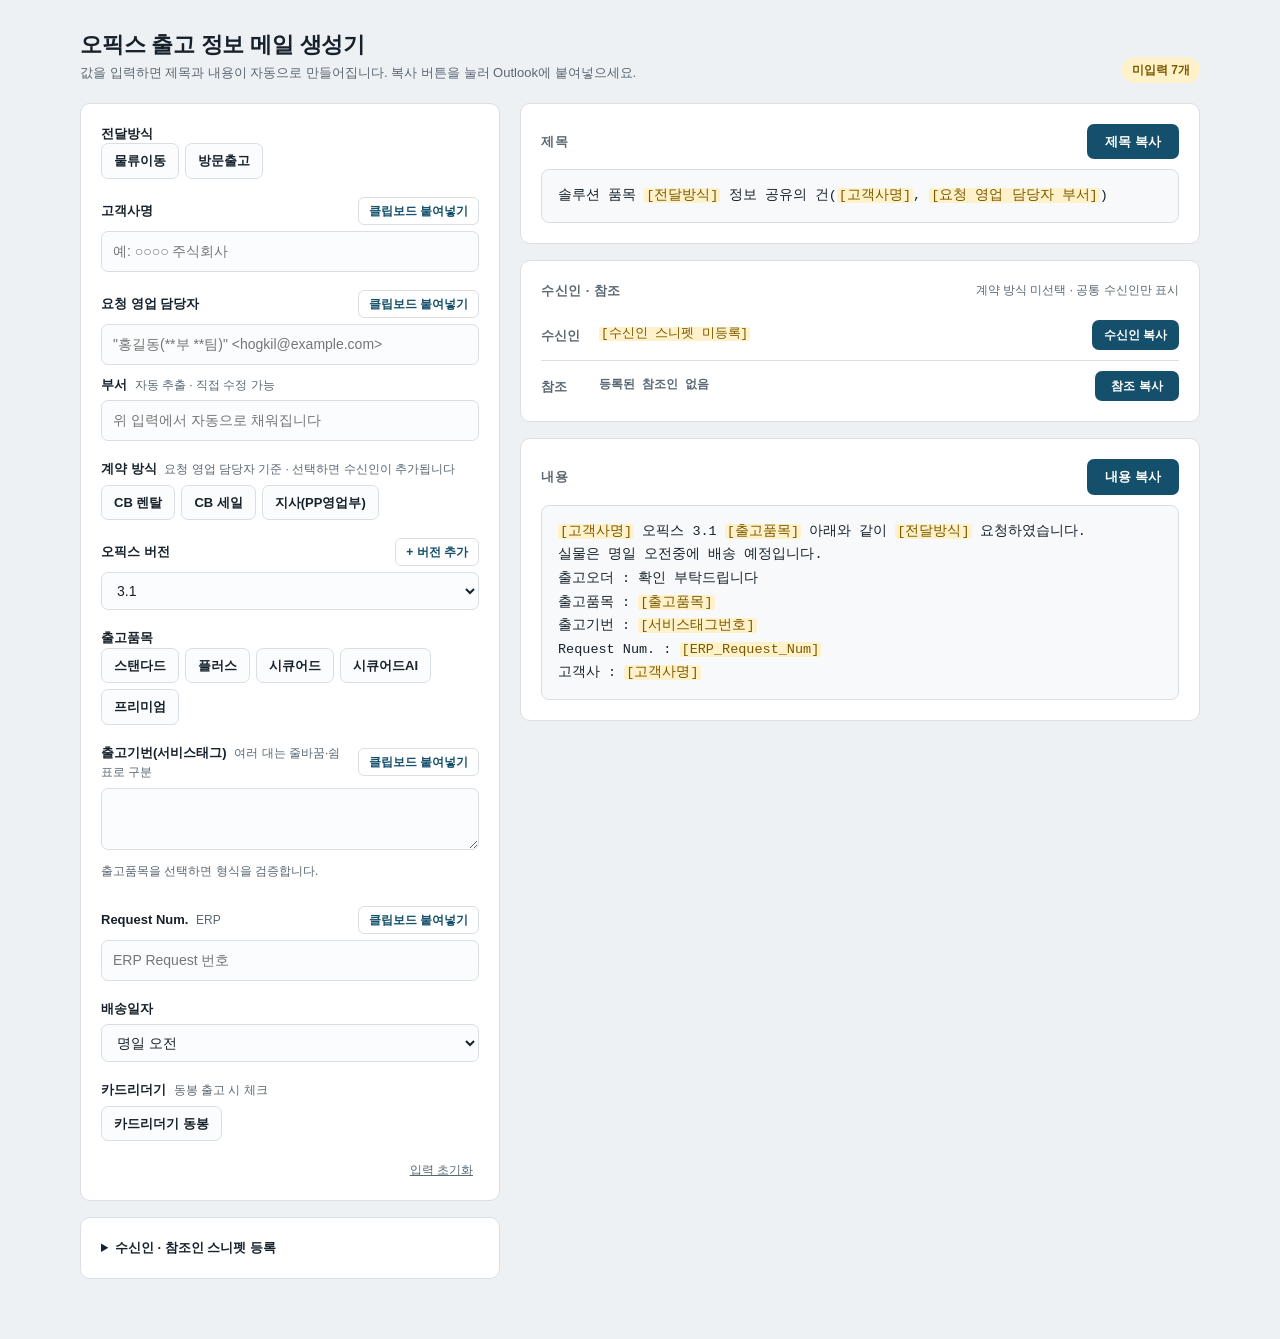
==== commit 8fc9ebc7: "Remove the sample service tag placeholder Co-Authored-By: Claude Sonnet 5.5 <noreply@anthropic.com>" ====
--- a/index.html
+++ b/index.html
@@ -54,7 +54,7 @@
 
         <div class="field">
           <div class="lbl-row"><label for="tags">출고기번(서비스태그) <span class="hint">여러 대는 줄바꿈·쉼표로 구분</span></label><button class="mini" data-paste="tags" type="button">클립보드 붙여넣기</button></div>
-          <textarea id="tags" placeholder="예: 840126010001" spellcheck="false"></textarea>
+          <textarea id="tags" spellcheck="false"></textarea>
           <div class="expect" id="expect"></div>
           <div class="tags" id="tagList"></div>
         </div>
